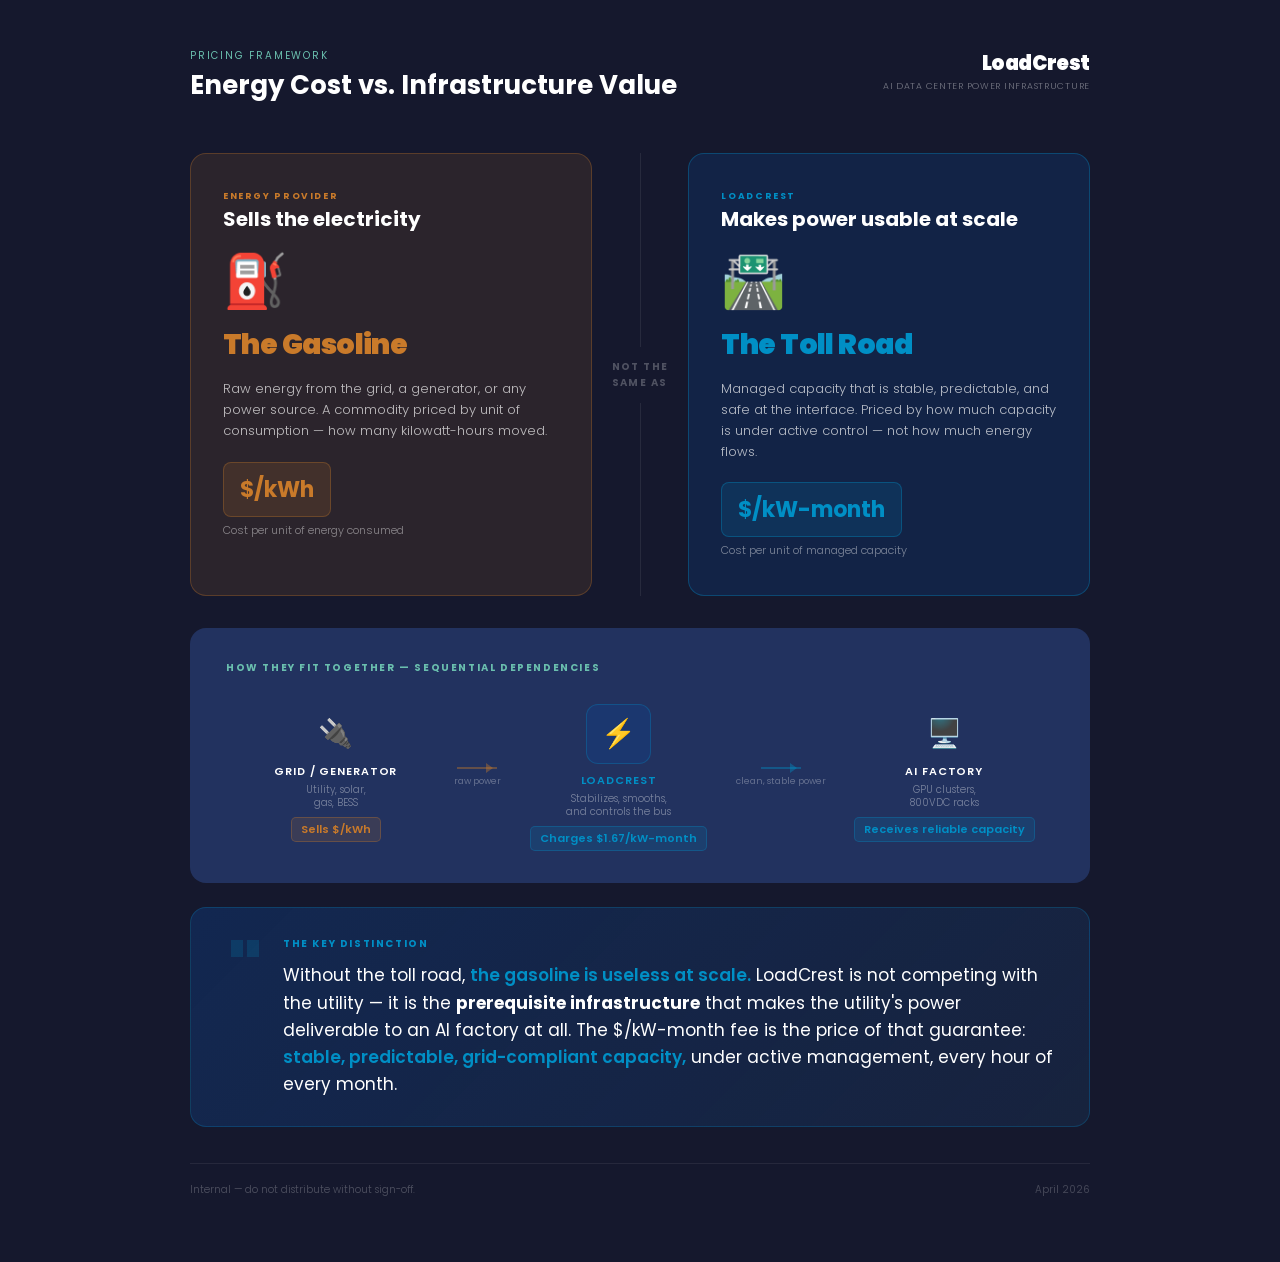
==== pricing-distinction.html @ 99f8a3a8 "Initial publish: MaaS pricing model and pricing distinction infographics - pricing-model.html: MaaS " ====
<!DOCTYPE html>
<html lang="en">
<head>
  <meta charset="UTF-8" />
  <meta name="viewport" content="width=device-width, initial-scale=1.0" />
  <title>LoadCrest — Energy vs. Infrastructure Pricing</title>
  <link rel="stylesheet" href="brand/brand.css" />
  <style>
    *, *::before, *::after { box-sizing: border-box; margin: 0; padding: 0; }

    :root {
      --lc-blue:   #224F81;
      --lc-sky:    #008FC5;
      --lc-teal:   #6ABFAE;
      --lc-deep:   #0E4594;
      --lc-dark-1: #15182D;
      --lc-dark-2: #22325F;
      --lc-ice:    #EDF6F6;
      --white:     #FFFFFF;
      --energy:    #C97A2A;
      --energy-bg: rgba(201,122,42,0.12);
      --energy-border: rgba(201,122,42,0.3);
    }

    body {
      font-family: 'Poppins', sans-serif;
      background: var(--lc-dark-1);
      color: var(--white);
      min-height: 100vh;
      padding: 48px 24px 64px;
    }

    .page { max-width: 900px; margin: 0 auto; }

    /* ── Header ── */
    .header {
      display: flex;
      align-items: flex-start;
      justify-content: space-between;
      margin-bottom: 52px;
    }
    .header-eyebrow {
      font-size: 10px; font-weight: 400; letter-spacing: 0.18em;
      text-transform: uppercase; color: var(--lc-teal); margin-bottom: 6px;
    }
    .header-title {
      font-size: 26px; font-weight: 700; line-height: 1.2; color: var(--white);
    }
    .brand { text-align: right; }
    .brand-name { font-size: 20px; font-weight: 900; letter-spacing: -0.02em; }
    .brand-sub {
      font-size: 9px; font-weight: 300; letter-spacing: 0.08em;
      text-transform: uppercase; color: rgba(255,255,255,0.4); margin-top: 2px;
    }

    /* ── Two-column split ── */
    .split {
      display: grid;
      grid-template-columns: 1fr auto 1fr;
      gap: 0;
      margin-bottom: 32px;
      align-items: stretch;
    }

    .panel {
      border-radius: 16px;
      padding: 36px 32px;
      display: flex;
      flex-direction: column;
      gap: 20px;
    }
    .panel-energy {
      background: var(--energy-bg);
      border: 1px solid var(--energy-border);
    }
    .panel-lc {
      background: rgba(14,69,148,0.25);
      border: 1px solid rgba(0,143,197,0.35);
    }

    .panel-tag {
      font-size: 9px; font-weight: 700; letter-spacing: 0.18em;
      text-transform: uppercase; margin-bottom: 4px;
    }
    .panel-energy .panel-tag { color: var(--energy); }
    .panel-lc .panel-tag     { color: var(--lc-sky); }

    .panel-role {
      font-size: 20px; font-weight: 700; line-height: 1.2; color: var(--white);
    }

    .panel-icon {
      font-size: 52px; line-height: 1; margin: 4px 0;
    }

    .panel-analogy {
      font-size: 28px; font-weight: 900; letter-spacing: -0.02em;
      line-height: 1;
    }
    .panel-energy .panel-analogy { color: var(--energy); }
    .panel-lc .panel-analogy     { color: var(--lc-sky); }

    .panel-desc {
      font-size: 13px; font-weight: 300; color: rgba(255,255,255,0.7);
      line-height: 1.6;
    }

    .price-pill {
      display: inline-flex;
      align-items: baseline;
      gap: 6px;
      border-radius: 8px;
      padding: 10px 16px;
      margin-top: auto;
    }
    .panel-energy .price-pill {
      background: rgba(201,122,42,0.15);
      border: 1px solid rgba(201,122,42,0.3);
    }
    .panel-lc .price-pill {
      background: rgba(0,143,197,0.15);
      border: 1px solid rgba(0,143,197,0.35);
    }
    .price-value {
      font-size: 22px; font-weight: 700;
    }
    .panel-energy .price-value { color: var(--energy); }
    .panel-lc .price-value     { color: var(--lc-sky); }
    .price-unit {
      font-size: 12px; font-weight: 400; color: rgba(255,255,255,0.5);
    }
    .price-label {
      font-size: 11px; font-weight: 300; color: rgba(255,255,255,0.45);
      margin-top: 5px;
    }

    /* ── Divider with NOT ── */
    .divider {
      display: flex;
      flex-direction: column;
      align-items: center;
      justify-content: center;
      padding: 0 20px;
      gap: 12px;
    }
    .divider-line {
      width: 1px;
      flex: 1;
      background: rgba(255,255,255,0.08);
    }
    .divider-badge {
      font-size: 10px; font-weight: 700; letter-spacing: 0.14em;
      text-transform: uppercase; color: rgba(255,255,255,0.25);
      white-space: nowrap;
    }

    /* ── Flow diagram ── */
    .flow-section {
      background: var(--lc-dark-2);
      border-radius: 16px;
      padding: 32px 36px;
      margin-bottom: 24px;
    }
    .flow-title {
      font-size: 10px; font-weight: 700; letter-spacing: 0.16em;
      text-transform: uppercase; color: var(--lc-teal); margin-bottom: 28px;
    }
    .flow {
      display: flex;
      align-items: center;
      gap: 0;
    }
    .flow-node {
      flex: 1;
      text-align: center;
    }
    .flow-node-icon {
      font-size: 28px; margin-bottom: 8px;
    }
    .flow-node-label {
      font-size: 11px; font-weight: 600; color: var(--white);
      text-transform: uppercase; letter-spacing: 0.08em;
    }
    .flow-node-sub {
      font-size: 10px; font-weight: 300; color: rgba(255,255,255,0.4);
      margin-top: 3px; line-height: 1.3;
    }
    .flow-node-price {
      display: inline-block;
      margin-top: 8px;
      font-size: 11px; font-weight: 600;
      padding: 3px 9px; border-radius: 5px;
    }
    .flow-node-price.energy-price {
      background: rgba(201,122,42,0.15);
      color: var(--energy);
      border: 1px solid rgba(201,122,42,0.3);
    }
    .flow-node-price.lc-price {
      background: rgba(0,143,197,0.15);
      color: var(--lc-sky);
      border: 1px solid rgba(0,143,197,0.3);
    }

    .flow-arrow {
      display: flex;
      flex-direction: column;
      align-items: center;
      padding: 0 8px;
      flex-shrink: 0;
    }
    .flow-arrow-line {
      width: 40px;
      height: 2px;
      position: relative;
    }
    .flow-arrow-line::after {
      content: '';
      position: absolute;
      right: -1px; top: -4px;
      border: 5px solid transparent;
      border-left: 7px solid currentColor;
    }
    .flow-arrow-line.energy-arrow {
      background: rgba(201,122,42,0.4);
      color: rgba(201,122,42,0.4);
    }
    .flow-arrow-line.lc-arrow {
      background: rgba(0,143,197,0.4);
      color: rgba(0,143,197,0.4);
    }
    .flow-arrow-label {
      font-size: 9px; font-weight: 400; color: rgba(255,255,255,0.3);
      margin-top: 6px; white-space: nowrap;
    }

    .flow-node.lc-node .flow-node-label { color: var(--lc-sky); }
    .flow-node.lc-node .flow-node-icon {
      background: rgba(14,69,148,0.3);
      border: 1px solid rgba(0,143,197,0.3);
      border-radius: 12px;
      display: inline-block;
      padding: 8px 14px;
    }

    /* ── Key insight ── */
    .insight {
      border-radius: 16px;
      padding: 28px 36px;
      background: linear-gradient(135deg, rgba(14,69,148,0.35) 0%, rgba(34,79,129,0.2) 100%);
      border: 1px solid rgba(0,143,197,0.25);
      display: flex;
      align-items: flex-start;
      gap: 20px;
      margin-bottom: 24px;
    }
    .insight-quote-mark {
      font-size: 72px; font-weight: 900; color: rgba(0,143,197,0.2);
      line-height: 0.8; flex-shrink: 0; margin-top: 8px;
    }
    .insight-label {
      font-size: 10px; font-weight: 700; letter-spacing: 0.16em;
      text-transform: uppercase; color: var(--lc-sky); margin-bottom: 10px;
    }
    .insight-text {
      font-size: 17px; font-weight: 400; color: var(--white);
      line-height: 1.6;
    }
    .insight-text em {
      font-style: normal; color: var(--lc-sky); font-weight: 600;
    }
    .insight-text strong {
      font-weight: 700;
    }

    /* ── Footer ── */
    .footer {
      margin-top: 36px;
      display: flex; align-items: center; justify-content: space-between;
      border-top: 1px solid rgba(255,255,255,0.07);
      padding-top: 18px;
    }
    .footer-note { font-size: 10px; font-weight: 300; color: rgba(255,255,255,0.25); }
    .footer-date { font-size: 10px; font-weight: 400; color: rgba(255,255,255,0.2); }

    @media (max-width: 620px) {
      .split { grid-template-columns: 1fr; }
      .divider { flex-direction: row; padding: 16px 0; }
      .divider-line { flex: 1; width: auto; height: 1px; }
      .flow { flex-direction: column; gap: 16px; }
      .flow-arrow { flex-direction: row; padding: 4px 0; }
      .flow-arrow-line { width: 2px; height: 32px; }
      .flow-arrow-line::after {
        right: -4px; bottom: -1px; top: auto;
        border-left: 5px solid transparent;
        border-right: 5px solid transparent;
        border-top: 7px solid currentColor;
        border-bottom: none;
      }
    }
  </style>
</head>
<body>
<div class="page">

  <!-- Header -->
  <div class="header">
    <div>
      <div class="header-eyebrow">Pricing Framework</div>
      <div class="header-title">Energy Cost vs. Infrastructure Value</div>
    </div>
    <div class="brand">
      <div class="brand-name">LoadCrest</div>
      <div class="brand-sub">AI Data Center Power Infrastructure</div>
    </div>
  </div>

  <!-- Two-column split -->
  <div class="split">

    <!-- Energy panel -->
    <div class="panel panel-energy">
      <div>
        <div class="panel-tag">Energy Provider</div>
        <div class="panel-role">Sells the electricity</div>
      </div>
      <div class="panel-icon">⛽</div>
      <div class="panel-analogy">The Gasoline</div>
      <div class="panel-desc">
        Raw energy from the grid, a generator, or any power source.
        A commodity priced by unit of consumption — how many kilowatt-hours moved.
      </div>
      <div>
        <div class="price-pill">
          <span class="price-value">$/kWh</span>
        </div>
        <div class="price-label">Cost per unit of energy consumed</div>
      </div>
    </div>

    <!-- Divider -->
    <div class="divider">
      <div class="divider-line"></div>
      <div class="divider-badge">not the<br/>same as</div>
      <div class="divider-line"></div>
    </div>

    <!-- LoadCrest panel -->
    <div class="panel panel-lc">
      <div>
        <div class="panel-tag">LoadCrest</div>
        <div class="panel-role">Makes power usable at scale</div>
      </div>
      <div class="panel-icon">🛣️</div>
      <div class="panel-analogy">The Toll Road</div>
      <div class="panel-desc">
        Managed capacity that is stable, predictable, and safe at the interface.
        Priced by how much capacity is under active control — not how much energy flows.
      </div>
      <div>
        <div class="price-pill">
          <span class="price-value">$/kW-month</span>
        </div>
        <div class="price-label">Cost per unit of managed capacity</div>
      </div>
    </div>

  </div>

  <!-- Flow diagram -->
  <div class="flow-section">
    <div class="flow-title">How They Fit Together — Sequential Dependencies</div>
    <div class="flow">

      <div class="flow-node">
        <div class="flow-node-icon">🔌</div>
        <div class="flow-node-label">Grid / Generator</div>
        <div class="flow-node-sub">Utility, solar,<br/>gas, BESS</div>
        <div class="flow-node-price energy-price">Sells $/kWh</div>
      </div>

      <div class="flow-arrow">
        <div class="flow-arrow-line energy-arrow"></div>
        <div class="flow-arrow-label">raw power</div>
      </div>

      <div class="flow-node lc-node">
        <div class="flow-node-icon">⚡</div>
        <div class="flow-node-label">LoadCrest</div>
        <div class="flow-node-sub">Stabilizes, smooths,<br/>and controls the bus</div>
        <div class="flow-node-price lc-price">Charges $1.67/kW-month</div>
      </div>

      <div class="flow-arrow">
        <div class="flow-arrow-line lc-arrow"></div>
        <div class="flow-arrow-label">clean, stable power</div>
      </div>

      <div class="flow-node">
        <div class="flow-node-icon">🖥️</div>
        <div class="flow-node-label">AI Factory</div>
        <div class="flow-node-sub">GPU clusters,<br/>800VDC racks</div>
        <div class="flow-node-price lc-price">Receives reliable capacity</div>
      </div>

    </div>
  </div>

  <!-- Key insight -->
  <div class="insight">
    <div class="insight-quote-mark">"</div>
    <div>
      <div class="insight-label">The Key Distinction</div>
      <div class="insight-text">
        Without the toll road, <em>the gasoline is useless at scale.</em>
        LoadCrest is not competing with the utility — it is the
        <strong>prerequisite infrastructure</strong> that makes the utility's power
        deliverable to an AI factory at all. The $/kW-month fee is the price of
        that guarantee: <em>stable, predictable, grid-compliant capacity,</em>
        under active management, every hour of every month.
      </div>
    </div>
  </div>

  <!-- Footer -->
  <div class="footer">
    <div class="footer-note">Internal — do not distribute without sign-off.</div>
    <div class="footer-date">April 2026</div>
  </div>

</div>
</body>
</html>
---- brand/brand.css ----
/* ============================================================
   LoadCrest Brand System — brand.css
   Source: BrandBook v12 / 2025
   ============================================================ */

/* ── FONTS ── */
@font-face { font-family: 'Poppins'; src: url('fonts/Poppins-Light.ttf') format('truetype'); font-weight: 300; font-style: normal; font-display: swap; }
@font-face { font-family: 'Poppins'; src: url('fonts/Poppins-Regular.ttf') format('truetype'); font-weight: 400; font-style: normal; font-display: swap; }
@font-face { font-family: 'Poppins'; src: url('fonts/Poppins-Medium.ttf') format('truetype'); font-weight: 500; font-style: normal; font-display: swap; }
@font-face { font-family: 'Poppins'; src: url('fonts/Poppins-SemiBold.ttf') format('truetype'); font-weight: 600; font-style: normal; font-display: swap; }
@font-face { font-family: 'Poppins'; src: url('fonts/Poppins-Bold.ttf') format('truetype'); font-weight: 700; font-style: normal; font-display: swap; }
@font-face { font-family: 'Poppins'; src: url('fonts/Poppins-ExtraBold.ttf') format('truetype'); font-weight: 800; font-style: normal; font-display: swap; }
@font-face { font-family: 'Poppins'; src: url('fonts/Poppins-Black.ttf') format('truetype'); font-weight: 900; font-style: normal; font-display: swap; }

/* ── BRAND COLOR TOKENS ── */
:root {
  /* Primary */
  --lc-blue:        #224F81;   /* Pantone 2945 U — primary brand blue */
  --lc-white:       #FFFFFF;

  /* Dark backgrounds (dark-mode portal) */
  --lc-dark-1:      #15182D;   /* Deepest bg — almost black navy */
  --lc-dark-2:      #22325F;   /* Card / panel background */
  --lc-dark-3:      #2c3f72;   /* Elevated card hover */

  /* Accent blues */
  --lc-sky:         #008FC5;   /* Interactive — links, buttons, highlights */
  --lc-sky-deep:    #0E4594;   /* Darker accent blue */
  --lc-teal:        #6ABFAE;   /* Secondary accent / success indicators */
  --lc-ice:         #EDF6F6;   /* Lightest tint — light bg panels */

  /* Semantic */
  --lc-success:     #6ABFAE;
  --lc-warning:     #f59e0b;
  --lc-danger:      #ef4444;

  /* Typography */
  --lc-font:        'Poppins', Arial, sans-serif;
  --lc-text:        #e2e8f0;
  --lc-text-dim:    #94a3b8;
  --lc-border:      rgba(34, 50, 95, 0.8);
}

/* ── UTILITY CLASSES ── */
.lc-text-blue  { color: var(--lc-sky); }
.lc-text-teal  { color: var(--lc-teal); }
.lc-text-dim   { color: var(--lc-text-dim); }
.lc-bg-dark    { background: var(--lc-dark-1); }
.lc-bg-card    { background: var(--lc-dark-2); }
.lc-font-poppins { font-family: var(--lc-font); }
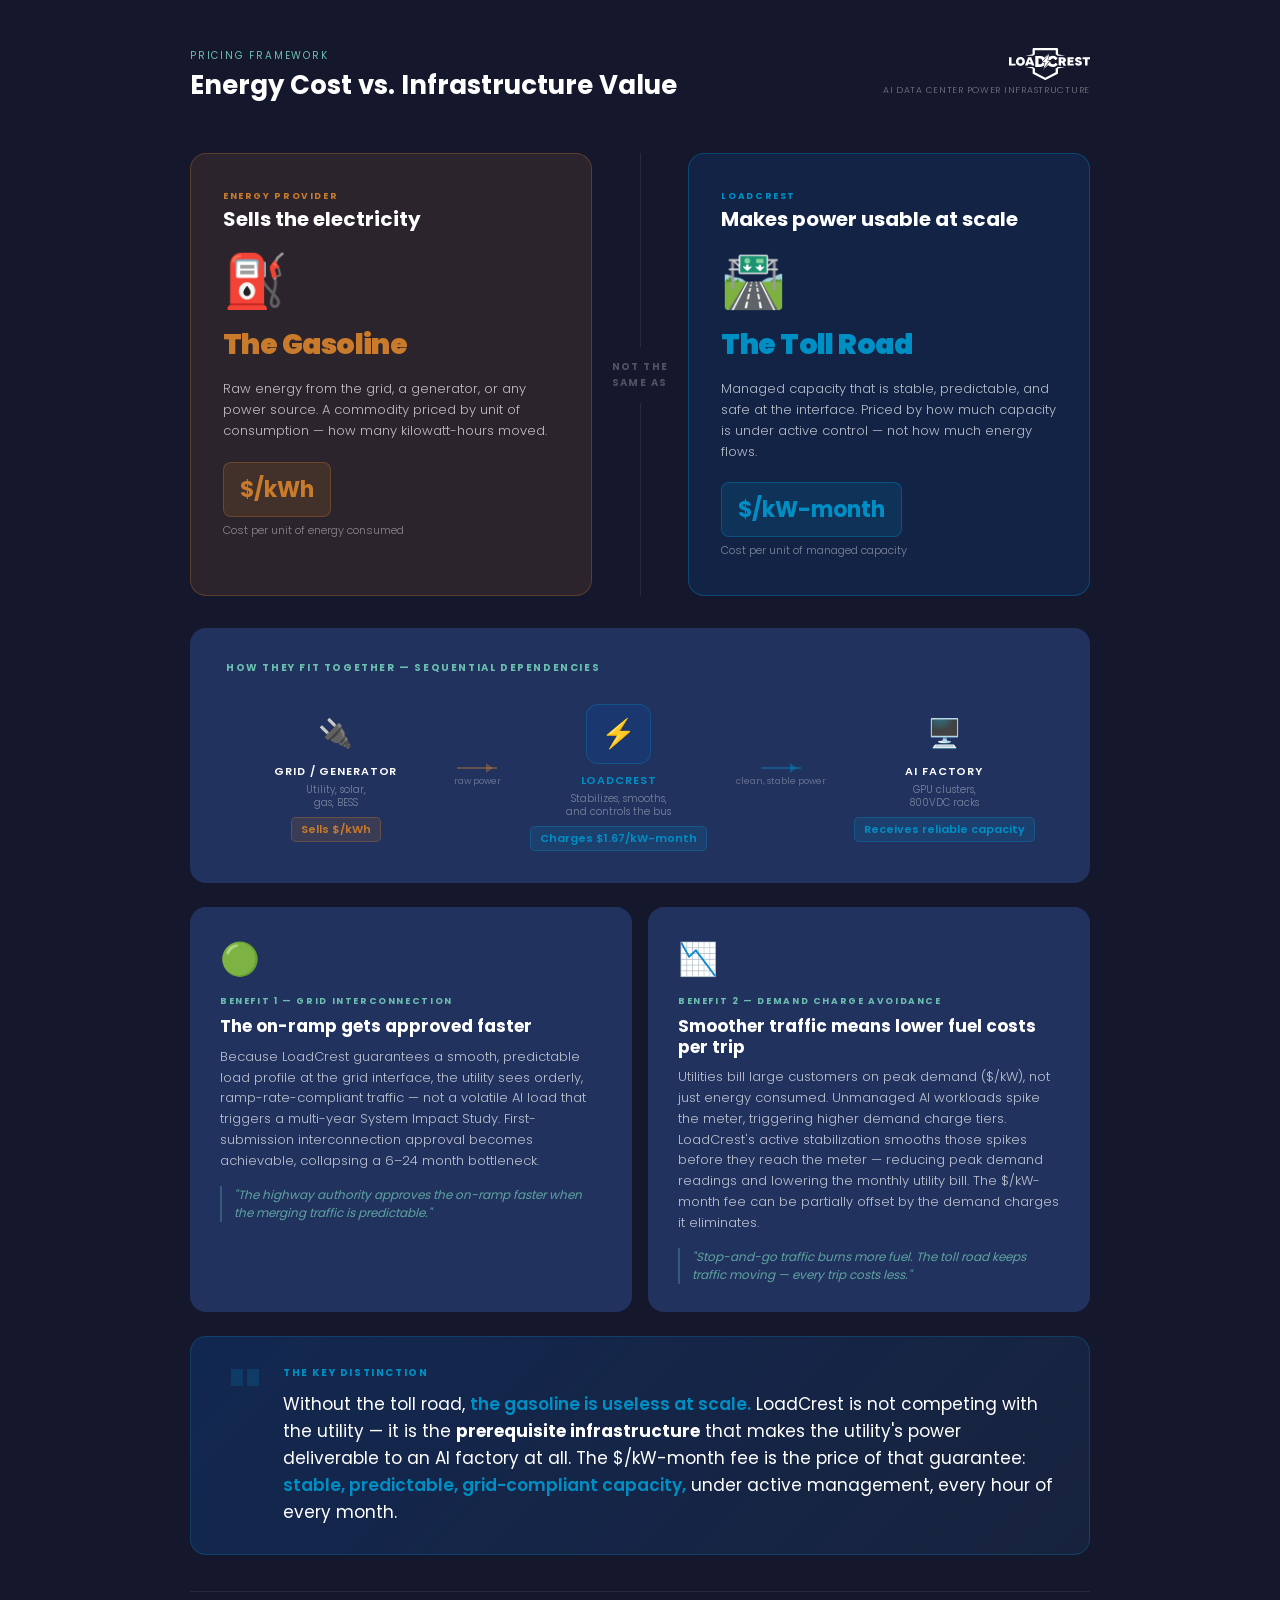
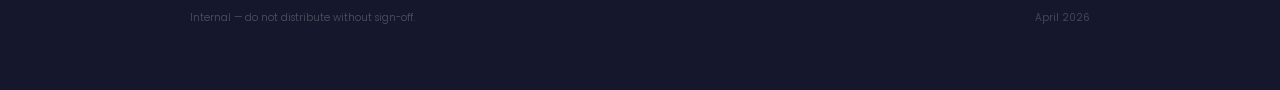
==== commit c766641b: "Add LoadCrest logo to both pricing infographics Co-Authored-By: Claude Sonnet 4.6 <noreply@anthropic" ====
--- a/pricing-distinction.html
+++ b/pricing-distinction.html
@@ -47,10 +47,10 @@
       font-size: 26px; font-weight: 700; line-height: 1.2; color: var(--white);
     }
     .brand { text-align: right; }
-    .brand-name { font-size: 20px; font-weight: 900; letter-spacing: -0.02em; }
+    .brand img { height: 32px; display: block; margin-left: auto; margin-bottom: 4px; }
     .brand-sub {
       font-size: 9px; font-weight: 300; letter-spacing: 0.08em;
-      text-transform: uppercase; color: rgba(255,255,255,0.4); margin-top: 2px;
+      text-transform: uppercase; color: rgba(255,255,255,0.4);
     }
 
     /* ── Two-column split ── */
@@ -271,6 +271,42 @@
     }
     .insight-text strong {
       font-weight: 700;
+    }
+
+    /* ── Benefit cards ── */
+    .benefits {
+      display: grid;
+      grid-template-columns: 1fr 1fr;
+      gap: 16px;
+      margin-bottom: 24px;
+    }
+    .benefit-card {
+      background: var(--lc-dark-2);
+      border-radius: 16px;
+      padding: 28px 30px;
+    }
+    .benefit-icon {
+      font-size: 32px; margin-bottom: 12px;
+    }
+    .benefit-tag {
+      font-size: 9px; font-weight: 700; letter-spacing: 0.18em;
+      text-transform: uppercase; color: var(--lc-teal); margin-bottom: 8px;
+    }
+    .benefit-title {
+      font-size: 17px; font-weight: 700; color: var(--white);
+      margin-bottom: 10px; line-height: 1.2;
+    }
+    .benefit-body {
+      font-size: 13px; font-weight: 300; color: rgba(255,255,255,0.7);
+      line-height: 1.6; margin-bottom: 14px;
+    }
+    .benefit-analogy {
+      font-size: 12px; font-weight: 400; font-style: italic;
+      color: rgba(106,191,174,0.8); border-left: 2px solid rgba(106,191,174,0.3);
+      padding-left: 12px; line-height: 1.5;
+    }
+    @media (max-width: 620px) {
+      .benefits { grid-template-columns: 1fr; }
     }
 
     /* ── Footer ── */
@@ -310,7 +346,7 @@
       <div class="header-title">Energy Cost vs. Infrastructure Value</div>
     </div>
     <div class="brand">
-      <div class="brand-name">LoadCrest</div>
+      <img src="brand/logos/Logo_white.svg" alt="LoadCrest" />
       <div class="brand-sub">AI Data Center Power Infrastructure</div>
     </div>
   </div>
@@ -404,6 +440,42 @@
       </div>
 
     </div>
+  </div>
+
+  <!-- Benefit cards -->
+  <div class="benefits">
+
+    <div class="benefit-card">
+      <div class="benefit-icon">🟢</div>
+      <div class="benefit-tag">Benefit 1 — Grid Interconnection</div>
+      <div class="benefit-title">The on-ramp gets approved faster</div>
+      <div class="benefit-body">
+        Because LoadCrest guarantees a smooth, predictable load profile at the grid interface,
+        the utility sees orderly, ramp-rate-compliant traffic — not a volatile AI load that
+        triggers a multi-year System Impact Study. First-submission interconnection approval
+        becomes achievable, collapsing a 6–24 month bottleneck.
+      </div>
+      <div class="benefit-analogy">
+        "The highway authority approves the on-ramp faster when the merging traffic is predictable."
+      </div>
+    </div>
+
+    <div class="benefit-card">
+      <div class="benefit-icon">📉</div>
+      <div class="benefit-tag">Benefit 2 — Demand Charge Avoidance</div>
+      <div class="benefit-title">Smoother traffic means lower fuel costs per trip</div>
+      <div class="benefit-body">
+        Utilities bill large customers on peak demand ($/kW), not just energy consumed.
+        Unmanaged AI workloads spike the meter, triggering higher demand charge tiers.
+        LoadCrest's active stabilization smooths those spikes before they reach the meter —
+        reducing peak demand readings and lowering the monthly utility bill.
+        The $/kW-month fee can be partially offset by the demand charges it eliminates.
+      </div>
+      <div class="benefit-analogy">
+        "Stop-and-go traffic burns more fuel. The toll road keeps traffic moving — every trip costs less."
+      </div>
+    </div>
+
   </div>
 
   <!-- Key insight -->
